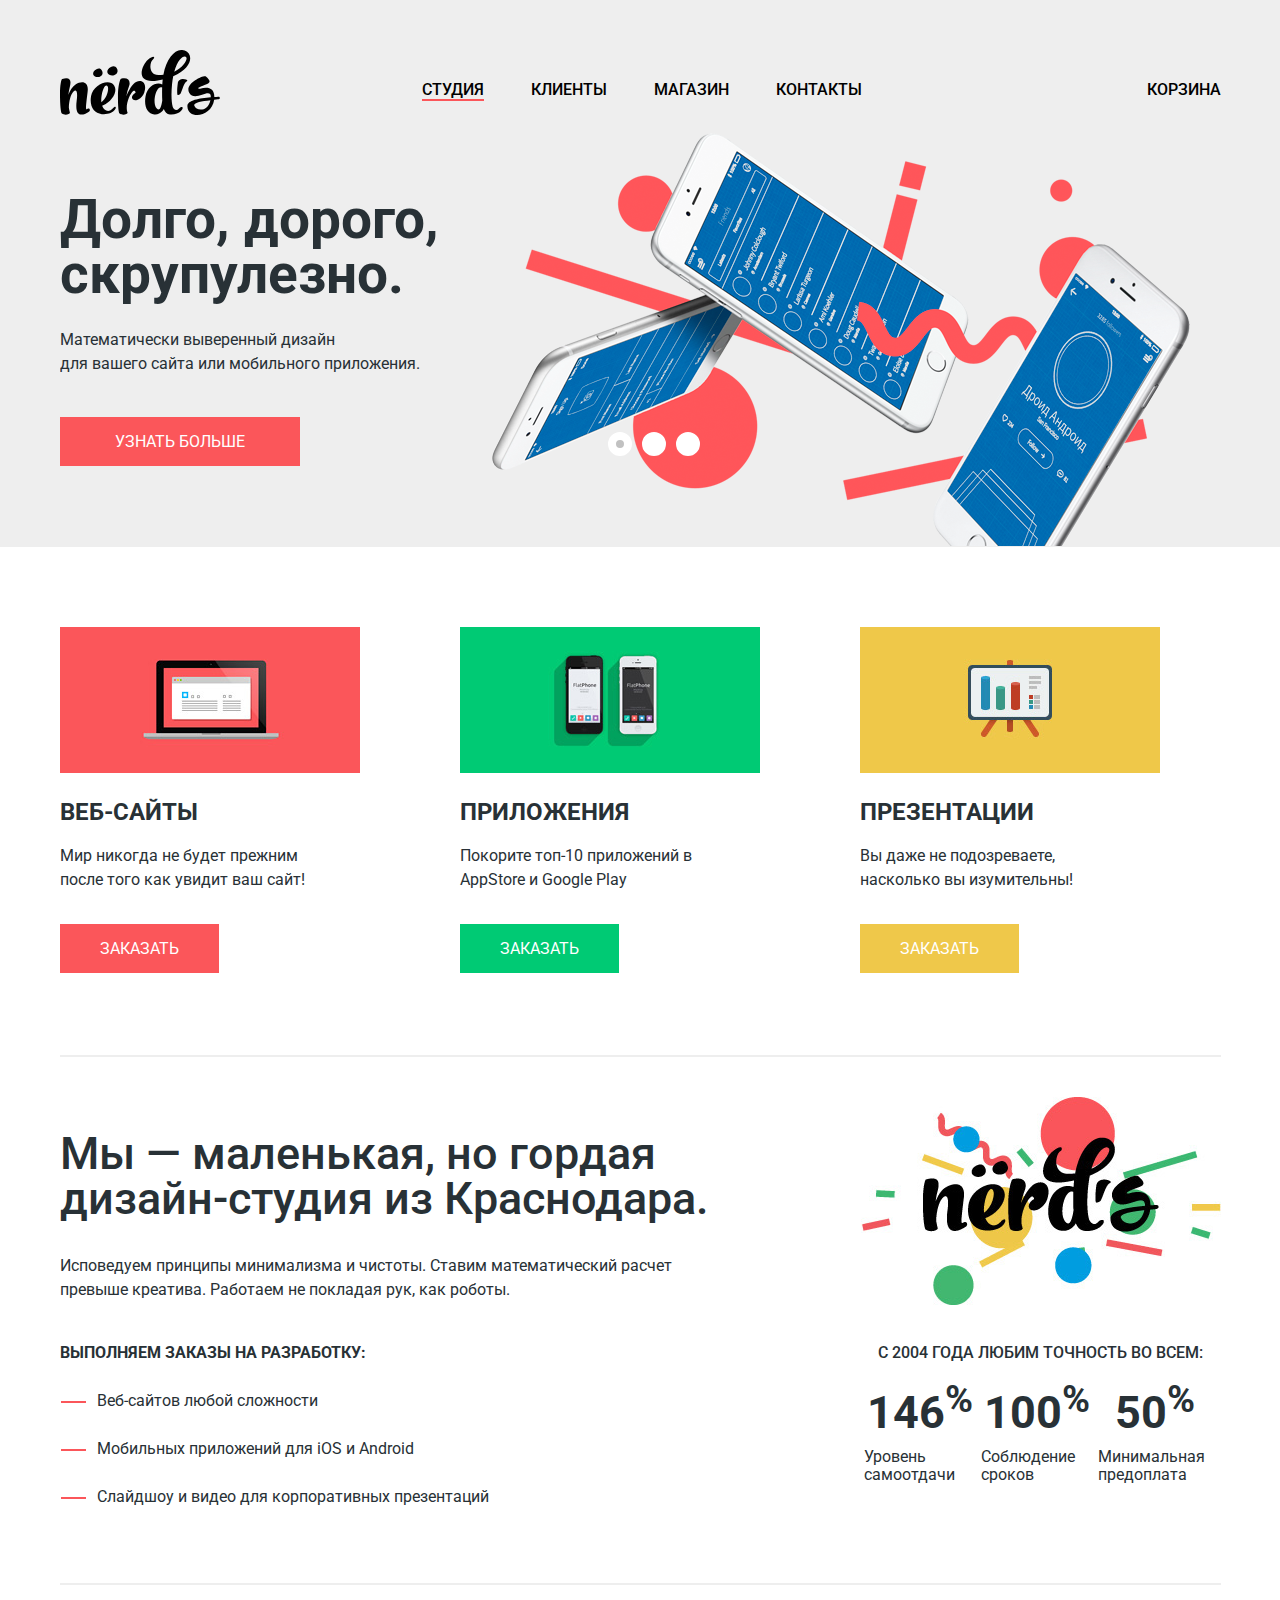
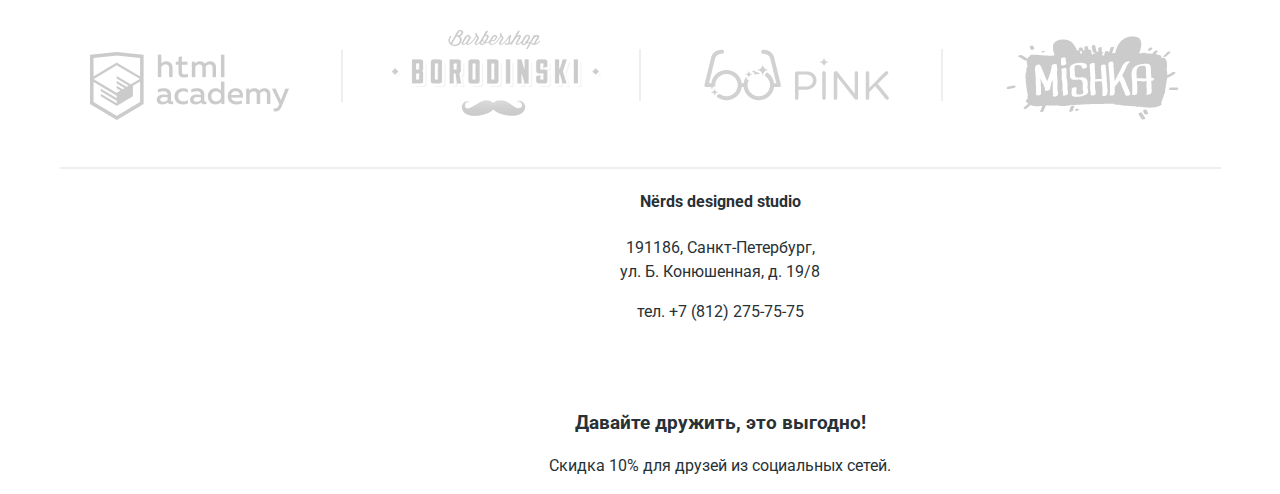
==== index.html @ 2810a6e0 "commit" ====
<!DOCTYPE html>
<html lang="en" dir="ltr">

<head>
  <meta charset="utf-8">
  <title>Nerds, дизайн студия из Санкт-Петербурга</title>
  <link rel="stylesheet" href="css/style.css">
  <link href="https://fonts.googleapis.com/css?family=Roboto:400,500,700&amp;subset=cyrillic-ext" rel="stylesheet">
</head>

<body>
  <div class="content">
  <div class="main-navigation-wrapper">
      <header class="navigation container">
        <div class="main-navigation-logo">
          <a href="index.html">
            <svg xmlns="http://www.w3.org/2000/svg" width="160" height="65" viewBox="0 0 160 65">
              <path d="M157.936 49.374c-1.235.161-2.523.271-3.757.377v.056c-2.415 17.364-26.188 20.231-26.779 6.599-.269-6.167 11.593-7.95 23.398-9.088.429-11.09-15.901 5.667-21.608-4.601-5.019-9.025 14.632-17.938 16.728-16.102 6.438 5.636 3.404 6.618-1.379 8.335-9.49 3.41-5.791 4.107-4.511 3.726 7.569-2.253 14.366-1.04 14.312 8.317 1.288-.107 2.522-.163 3.757-.271 2.306-.215 2.467 2.435-.161 2.652zm-7.514.756c-9.124 1.028-17.013 2.436-16.153 5.355 1.716 5.573 13.577 6.818 16.153-5.355zM117.678 44.918c-.682-.037-.703-6.038.112-11.688 1.005-6.951 11.935-3.357 9.093-1.906-2.975 1.52-4.429 8.718-6.266 12.087-.635 1.161-2.605 1.526-2.939 1.507zM42.105 21.002c2.376 4.866-4.937 8.171-8.292 4.521-1.398-1.555-.755-4.56 2.636-6.193 1.697-.836 4.073-1.596 5.656 1.672zM57.062 18.861c2.585 5.297-5.38 8.896-9.031 4.922-1.522-1.695-.823-4.963 2.873-6.742 1.846-.911 4.432-1.736 6.158 1.82zM28.883 61.666c-7.919 5.338-14.219 4.159-12.212-10.848 1.45-10.904-.948-11.521-3.122-9.442-2.845 2.697-4.628 9.723-4.684 16.412a50.98 50.98 0 0 0 1.004 4.776c.334 1.63-4.907 3.315-7.974 1.011C.837 62.79 0 54.865 0 44.131c0-8.824 1.171-14.895 2.23-15.175 8.029-2.191 9.312 1.348 7.583 7.981a47.637 47.637 0 0 0-1.395 7.924c1.673-4.664 4.071-8.485 6.803-10.173 7.416-4.664 13.605-2.473 12.434 6.801-2.007 16.58-2.174 18.827-.39 17.535 2.231-1.574 3.68 1.238 1.618 2.642zM54.982 59.59c-2.175 3.484-7.806 5.171-13.216 4.552-7.75-.843-12.545-7.756-10.705-18.097 2.008-11.185 18.065-18.322 23.196-10.341 3.735 5.789-2.175 16.017-11.597 19.783l-.502.168c1.951 5.171 6.579 7.476 11.039 2.36 2.119-2.36 3.624-1.348 1.785 1.575zm-13.605-7.418c5.855-4.159 7.806-13.32 6.189-15.905-1.728-2.697-5.074 1.517-6.245 11.746-.111 1.461-.111 2.865.056 4.159zM83.091 44.992c-1.597 2.507-3.903 4.384-5.966 5.059-2.398.73-5.185.056-5.185-2.698 0-1.011.892-3.372 3.624-4.721-.168-1.911-1.394-2.417-2.286-1.686-3.345 2.586-7.417 12.25-6.356 19.221.055.168.055.337.055.506.168.617.335 1.237.558 1.854.557 1.574-4.907 3.316-7.973.956-1.059-.788-1.617-6.97-1.617-17.704 0-8.824 1.951-16.636 3.011-16.917 6.412-1.743 10.147 1.292 8.14 7.249-1.171 3.373-2.23 6.801-2.843 10.399 2.453-6.688 6.523-12.872 9.812-14.501 5.856-2.923 10.092.956 8.867 7.813-.056.11-.112.393-.112.449-.056.562-.566 2.302-.39 1.741-.516 1.645-.892 2.277-1.339 2.98z" />
              <path d="M113.207 26.161a86.988 86.988 0 0 0-1.115 7.531c-1.059 10.06-.612 18.996.613 22.986.726 2.137 3.457 4.946 6.078 2.023 2.843-3.203 5.967-1.349 2.174 2.416-2.34 2.305-6.689 3.878-11.039 3.428-3.123-.393-5.018-2.415-6.134-5.505-.444.898-.947 1.685-1.56 2.302-2.119 2.193-4.685 3.43-7.974 3.092-6.637-.73-10.538-7.923-8.699-18.153 1.952-10.791 11.319-14.725 16.728-11.857.112-1.349.223-2.699.335-4.104.055-.281.055-.562.11-.843a96.962 96.962 0 0 1-4.962.956C73.787 34.423 82.04 14.864 87.894 9.75c6.636-5.733 7.36-1.855 5.297-.562-3.68 2.36-5.297 15.905 5.241 15.905 1.729 0 3.346-.112 4.962-.281C106.685 6.49 116.665-2.391 124.75.532c8.976 3.26 8.029 17.535-11.543 25.629zm-10.928 24.393c-.224-3.542-.224-7.532-.167-11.636 0-.506.056-1.011.056-1.461-3.346-1.518-6.635 3.653-7.473 10.792-.946 8.373 2.788 12.813 4.908 10.791 1.617-1.631 2.453-6.803 2.676-8.486zm24.086-43.165c-1.784-2.642-8.307.562-12.098 14.332 9.535-4.554 13.326-12.422 12.098-14.332z" /></svg>
          </a>
        </div>
        <nav class="main-navigation">
          <ul>
            <li class="main-navigation-item">
              <a class="navigation-link active" href="#">Студия</a>
            </li>
            <li class="main-navigation-item">
              <a class="navigation-link" href="#">Клиенты</a>
            </li>
            <li class="main-navigation-item">
              <a class="navigation-link" href="#">Магазин</a>
            </li>
            <li class="main-navigation-item">
              <a class="navigation-link" href="#">Контакты</a>
            </li>
          </ul>
        </nav>
        <div class="main-navigation-cart">
          <a class="navigation-link" href="#">
            Корзина
          </a>
        </div>

      </header>
      <main>
        <h1 class="visually-hidden">Студия веб-дизайна "Nerds"</h1>
        <section class="slider container">
          <input type="radio" id="slider-1" name="slide" checked>
          <input type="radio" id="slider-2" name="slide">
          <input type="radio" id="slider-3" name="slide">
          <div class="slider-controls">
            <label for="slider-1"></label>
            <label for="slider-2"></label>
            <label for="slider-3"></label>
          </div>
          <div class="slider-inner">
            <div class="slide slide-first">
              <div class="slide-column">
                <h3>Долго, дорого, скрупулезно.</h3>
                <p>Математически выверенный дизайн<br />для вашего сайта или мобильного приложения.</p>
                <a href="#" class="button btn-red-big">Узнать больше</a>
              </div>
              <div class="slide-column">
                <img src="img/slide1.png" alt="Пример дизайна на смартфонах">
              </div>
            </div>
            <div class="slide slide-second">
              <div class="slide-column">
                <h3>Любим математику, как никто другой</h3>
                <p>Никакого креатива, только математические формулы<br /> для расчета идеальных пропорций.</p>
                <a href="#" class="button btn-red-big">Узнать больше</a>
              </div>
              <div class="slide-column">
                <img src="img/slide2.png" alt="Пример дизайна на планшетах">
              </div>
            </div>
            <div class="slide slide-third">
              <div class="slide-column">
                <h3>Только ночь, только хардкор</h3>
                <p>Работать днем, как все? Мы против этого.Ближе к полуночи работа только начинается.</p>
                <a href="#" class="button btn-red-big">Узнать больше</a>
              </div>
              <div class="slide-column">
                <img src="img/slide3.png" alt="Пример дизайна на планшете и смартфоне">
              </div>
            </div>
          </div>
    </div>
  </section>
    <section class="features container">
      <h2 class="visually-hidden">Популярные товары</h2>
      <ul class="features-list">
        <li class="feature-item">
          <img src="img/illustration-1.jpg" alt="Пример веб сайта на ноутбуке">
          <h3>Веб-сайты</h3>
          <p>Мир никогда не будет прежним<br /> после того как увидит ваш сайт!</p>
          <a href="" class="button btn-red">Заказать</a>
        </li>
        <li class="feature-item">
          <img src="img/illustration-2.jpg" alt="Пример приложения на экране смартфона">
          <h3>Приложения</h3>
          <p>Покорите топ-10 приложений в AppStore и Google Play </p>
          <a href="" class="button btn-green">Заказать</a>
        </li>
        <li class="feature-item">
          <img src="img/illustration-3.jpg" alt="Пример презентации">
          <h3>Презентации</h3>
          <p>Вы даже не подозреваете,<br /> насколько вы изумительны!</p>
          <a href="" class="button btn-yellow">Заказать</a>
        </li>
      </ul>
    </section>
    <article class="about-us container">
      <h2 class="visually-hidden">О нас</h2>
      <section class="about-us-text">
        <h3>Мы — маленькая, но гордая дизайн-студия из Краснодара.</h3>
        <p>Исповедуем принципы минимализма и чистоты. Ставим математический расчет превыше креатива. Работаем не покладая рук, как роботы.</p>
        <h4>Выполняем заказы на разработку:</h4>
        <ul class="about-us-product">
          <li>Веб-сайтов любой сложности</li>
          <li>Мобильных приложений для iOS и Android</li>
          <li>Слайдшоу и видео для корпоративных презентаций</li>
        </ul>
      </section>
      <section class="about-us-statistic">
        <h3 class="visually-hidden">Наша статистика</h3>
        <ul>
          <li class="about statistic-logo">
            <img src="img/nerds-illustration.jpg" alt="Логотип студии Nerds">
          </li>
          <li class="about">
            <table>
              <caption>с 2004 года любим точность во всем:</caption>
              <tr>
                <th>146<sup>%</sup></th>
                <th>100<sup>%</sup></th>
                <th>50<sup>%</sup></th>
              </tr>
              <tr>
                <td>Уровень<br />самоотдачи</td>
                <td>Соблюдение<br /> сроков</td>
                <td>Минимальная<br /> предоплата</td>
              </tr>
            </table>
          </li>
        </ul>
      </section>
    </article>
    <article class="examples container">
      <h2 class="visually-hidden">Примеры сайтов сделанных Nёrds</h2>
      <ul class="partners-list">
        <li class="partner-item">
          <a href="#"><img src="img/logo-1.png" alt="HTML academy"></a>
        </li>
        <li class="partner-item">
          <a href="#"><img src="img/logo-2.png" alt="Барбершоп Бородинский"></a>
        </li>
        <li class="partner-item">
          <a href="#"><img src="img/logo-3.png" alt="Пинк"></a>
        </li>
        <li class="partner-item">
          <a href="#"><img src="img/logo-4.png" alt="Мишка"></a>
        </li>
      </ul>
    </article>
    </main>
  </div>
    <footer class="page-footer">
      
      <div class="container">
      <section class="contacts">
        <div class="contact-block">
          <h4>Nёrds designed studio</h4>
          <p>191186, Санкт-Петербург,<br /> ул. Б. Конюшенная, д. 19/8</p>
          <p>тел. +7 (812) 275-75-75</p>
          <a href="#" class="button">Напишите нам</a>
        </div>
      </section>
      <div class="footer-social">
        <a href="#">
          <svg xmlns="http://www.w3.org/2000/svg" width="26" height="15" viewBox="0 0 26 15">
            <path fill="#FFF" d="M16.138 11.51c.956-.309 2.18 2.04 3.483 2.939.978.681 1.727.534 1.727.534l3.473-.05s1.815-.112.957-1.554c-.071-.12-.503-1.069-2.585-3.022-2.177-2.043-1.882-1.712.739-5.244 1.597-2.153 2.236-3.468 2.036-4.028-.192-.539-1.365-.399-1.365-.399L20.69.713c-.381.001-.704.119-.851.515-.003.004-.621 1.666-1.445 3.079-1.741 2.989-2.436 3.148-2.724 2.961-.661-.433-.494-1.737-.494-2.664 0-2.897.432-4.105-.846-4.417-.427-.104-.739-.172-1.828-.182-1.392-.021-2.574 0-3.244.329-.445.223-.786.712-.579.74.26.035.843.16 1.155.586.401.552.389 1.789.389 1.789s.229 3.411-.54 3.834c-.528.29-1.25-.302-2.803-3.016-.793-1.388-1.392-2.922-1.392-2.922s-.116-.285-.326-.441c-.25-.185-.6-.244-.6-.244L.848.684S.29.7.085.946c-.182.218-.015.668-.015.668s2.909 6.881 6.203 10.347c3.02 3.182 6.452 2.971 6.452 2.971h1.555s.469-.054.709-.312c.224-.24.214-.691.214-.691s-.031-2.109.935-2.419z" /></svg>
          <span class="visually-hidden">Вконтакте</span>
        </a>
        <a href="#">
          <svg xmlns="http://www.w3.org/2000/svg" width="12" height="22" viewBox="0 0 12 22">
            <path fill="#FFF" d="M12 4V0H8a4 4 0 0 0-4 4v4H0v4h4v10h4V12h4V8H8V4h4z" /></svg>
          <span class="visually-hidden">Фейсбук</span>
        </a>
        <a href="#">
          <svg xmlns="http://www.w3.org/2000/svg" width="21" height="21" viewBox="0 0 21 21">
            <path fill="#FFF" d="M18 0H3C1.35 0 0 1.35 0 3v15c0 1.65 1.35 3 3 3h15c1.65 0 3-1.35 3-3V3c0-1.65-1.35-3-3-3zm-7.5 7c1.93 0 3.5 1.57 3.5 3.5S12.43 14 10.5 14 7 12.43 7 10.5 8.57 7 10.5 7zM18 18H3V9h1.181A6.504 6.504 0 0 0 4 10.5a6.5 6.5 0 1 0 13 0 6.45 6.45 0 0 0-.181-1.5H18v9zm0-11h-4V3h4v4z" /></svg>
          <span class="visually-hidden">Инстаграм</span>
        </a>
      </div>
      <section class="footer-offer">
        <h3>Давайте дружить, это выгодно!</h3>
        <p>Скидка 10% для друзей из социальных сетей.</p>
      </section>
    </div>
    </footer>
</body>

</html>
---- css/style.css ----
body {
  padding: 0;
  margin: 0;
  font-family: 'Roboto', Arial, sans-serif;
  font-size: 16px;
  line-height: 24px;
  color: #283136;
  background-color: #ffffff;
}

.visually-hidden:not(:focus):not(:active),
input[type="checkbox"].visually-hidden {
  position: absolute;
  clip: rect(0 0 0 0);
  width: 1px;
  height: 1px;
  margin: -1px;
  white-space: nowrap;
  -webkit-clip-path: inset(100%);
  clip-path: inset(100%);
  overflow: hidden;
}

img {
  max-width: 100%;
  height: auto;
}

a {
  text-decoration: none;
}

.main-navigation-wrapper {
  background-color: #eeeeee;

}
.content {
  flex:1 0 auto;
}
.container {
  width: 1161px;
  margin: 0 auto;
}

.navigation {
  display: flex;
  justify-content: space-between;
}

.main-navigation ul {
  list-style: none;
  padding: 0;
  margin: 0;
  display: flex;
  padding-right: 36px;
}

.main-navigation-item {
  padding-top: 75px;
  padding-right: 47px;
  flex-basis: 100px;
}

.main-navigation-cart {
  padding-top: 75px;
  position: relative;
}

.main-navigation-cart svg {
  position: absolute;
  left: -40px;
  bottom: 25px;
}

.navigation-link {
  color: #000000;
  line-height: 30px;
  font-weight: 500;
  text-transform: uppercase;
}

.navigation-link:hover {
  color: #fb565a;
}

.navigation-link:active {
  color: #a6a6a6;
}

.navigation-link.active {
  -webkit-box-shadow: 0 2px #fb565a;
  box-shadow: 0 2px #fb565a;
}

.main-navigation-logo {
  padding-top: 50px;
}

.main-navigation-logo:hover path {
  fill: #303030;
}

.main-navigation-logo:active path {
  fill: #a6a6a6;
}

.slider {
  overflow: hidden;
  position: relative;
  margin-top: 10px;
}

.slider input[type="radio"] {
  display: none;
}

.slider-controls {
  position: absolute;
  left: 47%;
  top: 300px;
  z-index: 99;
}

.slider-controls label {
  display: inline-block;
  width: 8px;
  height: 8px;
  margin: 0 3px;
  background: white;
  border: 8px solid white;
  vertical-align: top;
  border-radius: 50%;
  cursor: pointer;
}

#slider-1:checked~.slider-controls label[for="slider-1"],
#slider-2:checked~.slider-controls label[for="slider-2"],
#slider-3:checked~.slider-controls label[for="slider-3"] {
  background-color: #c1c1c1;
}

#slider-1:checked~.slider-inner .slide-first,
#slider-2:checked~.slider-inner .slide-second,
#slider-3:checked~.slider-inner .slide-third {
  display: -webkit-box;
  display: -ms-flexbox;
  display: flex;
}

.slider-inner {
  height: 415px;
}

.slide {
  display: none;
  -webkit-box-orient: vertical;
  -webkit-box-direction: normal;
  -ms-flex-direction: wrap;
  flex-direction: wrap;
  -ms-flex-wrap: nowrap;
  flex-wrap: nowrap;
}

.slide-column:first-child {
  width: 37%;
  padding-top: 60px;
}

.slide-column h3 {
  font-size: 55px;
  line-height: 55px;
  font-weight: 700;
  margin: 0;
  padding: 0;
}

.slide-column:last-child {
  width: 63%;
}

.slide-column img {
  z-index: 2;
  position: absolute;
}

.slide-first img {
  top: 1px;
  right: 31px;
}

.slide-second img {
  top: 0;
}

.slide-third img {
  top: 5px;
}

.slide-second .slide-column:first-child {
  width: 50%;
}

.slide-second .slide-column:last-child {
  width: 50%;
  margin-right: 80px;
}

.slide-column p {
  padding-top: 10px;
  margin-bottom: 54px;
}

.button {
  font-size: 16px;
  line-height: 18px;
  text-transform: uppercase;
  color: #fff;
  font-weight: 400;
  padding: 15px 40px;
}

.btn-red-big {
  background-color: #fb565a;
  padding: 15px 55px;
}

.btn-red-big:hover {
  background-color: #e74246;
}

.btn-red-big:active {
  background-color: #d7373b;
  color: #e26f72;
}

.features {
  min-height: 428px;
}

.features-list {
  list-style: none;
  display: -webkit-box;
  display: -ms-flexbox;
  display: flex;
  -webkit-box-pack: justify;
  -ms-flex-pack: justify;
  justify-content: space-between;
  margin: 0;
  padding: 0;
  margin-top: 80px;
  width: 1100px;
}

.feature-item {
  width: 300px;
}

.feature-item h3 {
  margin: 0;
  padding: 0;
  font-size: 24px;
  font-weight: bold;
  text-transform: uppercase;
  padding-top: 20px;
}

.feature-item p {
  padding-top: 4px;
  margin-bottom: 45px;
}

.btn-red {
  background-color: #fb565a;
}

.btn-red:hover {
  background-color: #e74246;
}

.btn-red:active {
  background-color: #d7373b;
  color: #e37376;
}

.btn-green {
  background-color: #00ca74;
}

.btn-green:hover {
  background-color: #00bc6c;
}

.btn-green:active {
  background-color: #00aa62;
  color: #4dc491;
}

.btn-yellow {
  background-color: #efc84a;
}

.btn-yellow:hover {
  background-color: #eab534;
}

.btn-yellow:active {
  background-color: #e5a722;
  color: #edc265;
}

.about-us {
  border-top: 2px solid #eeeeee;
  border-bottom: 2px solid #eeeeee;
  display: -webkit-box;
  display: -ms-flexbox;
  display: flex;
  -webkit-box-pack: justify;
  -ms-flex-pack: justify;
  justify-content: space-between;
  padding-bottom: 50px;
}

.about-us-text {
  width: 660px;
  padding-top: 74px;
}

.about-us-text h3 {
  margin: 0;
  padding: 0;
  font-size: 45px;
  line-height: 45px;
  font-weight: 500;
}

.about-us-text p {
  margin: 0;
  padding: 0;
  padding-top: 33px;
}

.about-us-text h4 {
  text-transform: uppercase;
  margin: 0;
  padding: 0;
  padding-top: 38px;
  line-height: 26px;
}

.about-us-product {
  margin: 0;
  padding: 0;
  list-style: none;
  padding-top: 23px;
  padding-left: 37px;
}

.about-us-product li {
  padding-bottom: 24px;
  position: relative;
}

.about-us-product li::before {
  content: "";
  position: absolute;
  width: 25px;
  height: 2px;
  background-color: #fb565a;
  left: -36px;
  top: 12px
}

.about-us-statistic {
  width: 360px;
  padding-top: 40px;
}

.about-us-statistic ul {
  list-style: none;
  margin: 0;
  padding: 0;
}

.about table {
  width: 100%;
  padding-top: 26px;
  padding-right: 5px;
}

.about caption {
  text-transform: uppercase;
  font-weight: 500;
  padding-top: 29px;
}

.about th {
  font-size: 45px;
  line-height: 10px;
}

.about td {
  padding-top: 27px;
  line-height: 18px;
}

.partners-list {
  list-style: none;
  margin: 0;
  padding: 0;
  display: -webkit-box;
  display: -ms-flexbox;
  display: flex;
  -webkit-box-pack: justify;
  -ms-flex-pack: justify;
  justify-content: space-between;
  padding-left: 30px;
  padding-top: 45px;
  padding-bottom: 40px;
  border-bottom: 2px solid #eeeeee;
}

.partner-item {
  width: 215px;
  -ms-flex-item-align: baseline;
  align-self: baseline;
  position: relative;
}

.partner-item:nth-child(3) {
  -ms-flex-item-align: center;
  -ms-grid-row-align: center;
  align-self: center;
  margin-left: 10px;
}

.partner-item:nth-child(3)::before,
.partner-item:nth-child(3)::after,
.partner-item:nth-child(2)::after {
  content: "";
  position: absolute;
  width: 2px;
  height: 52px;
  background-color: #eeeeee;
}

.partner-item:nth-child(3)::before {
  left: -65px;
}

.partner-item:nth-child(3)::after {
  right: -24px;
}

.partner-item:nth-child(2)::after {
  left: -51px;
  top: 20px;
}

.partner-item a:hover {
  opacity: 1;
}

.partner-item a {
  opacity: 0.2;
}

.partner-item a:active {
  opacity: 0.2;
}

.page-footer {
  text-align: center;
  width: 1440px;
  margin: 0 auto;
}
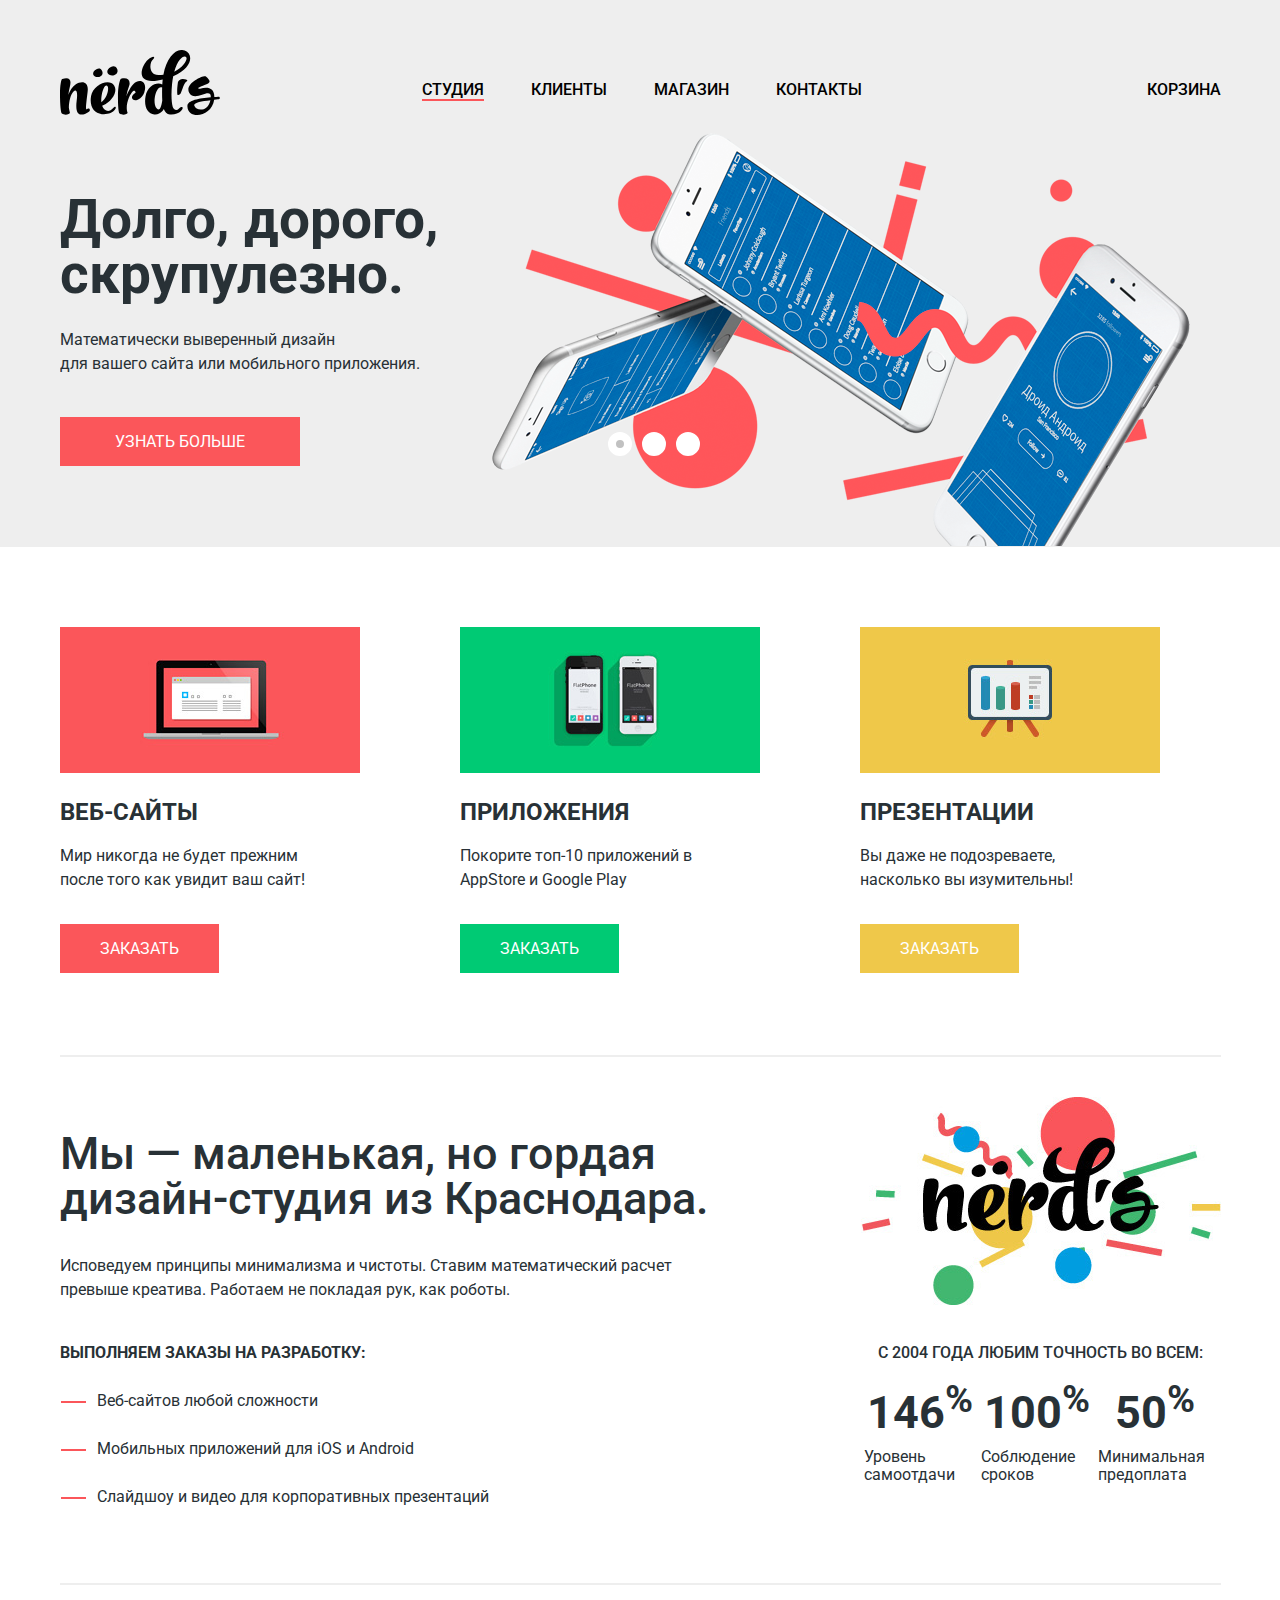
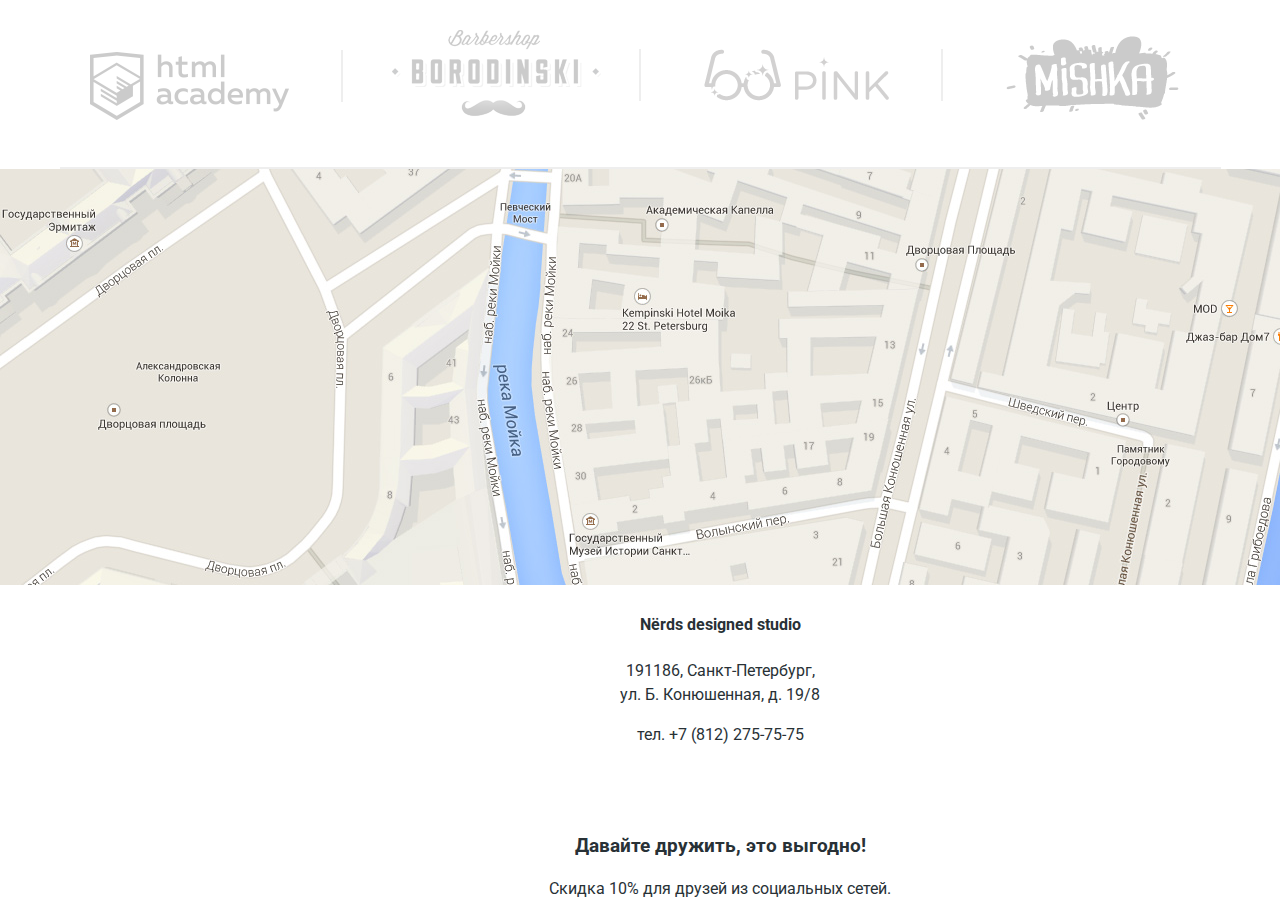
==== commit 1440d6aa: "commit" ====
--- a/index.html
+++ b/index.html
@@ -166,7 +166,7 @@
     </main>
   </div>
     <footer class="page-footer">
-      
+      <img src="img/map-background.jpg" alt="Карта с адресом офиса Nerds">
       <div class="container">
       <section class="contacts">
         <div class="contact-block">
--- a/css/style.css
+++ b/css/style.css
@@ -6,6 +6,7 @@
   line-height: 24px;
   color: #283136;
   background-color: #ffffff;
+  min-width: 1200px;
 }
 
 .visually-hidden:not(:focus):not(:active),
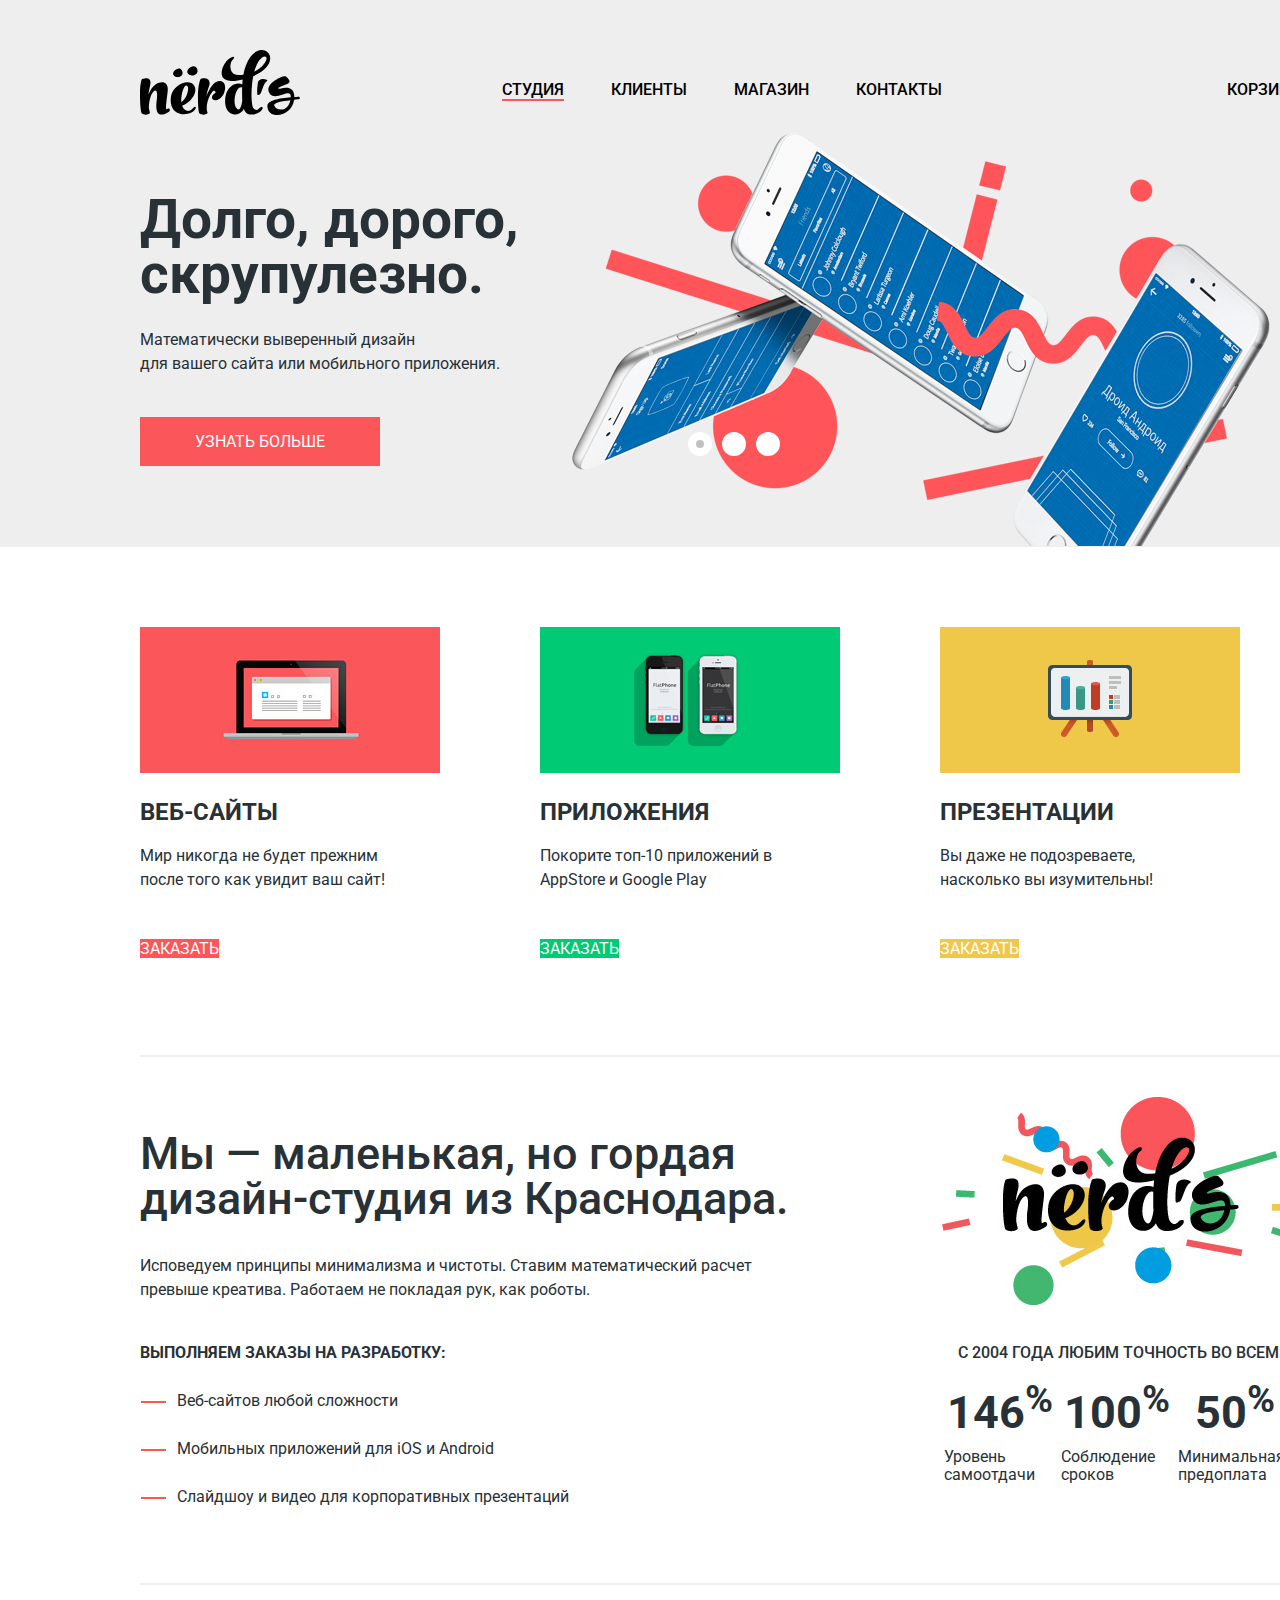
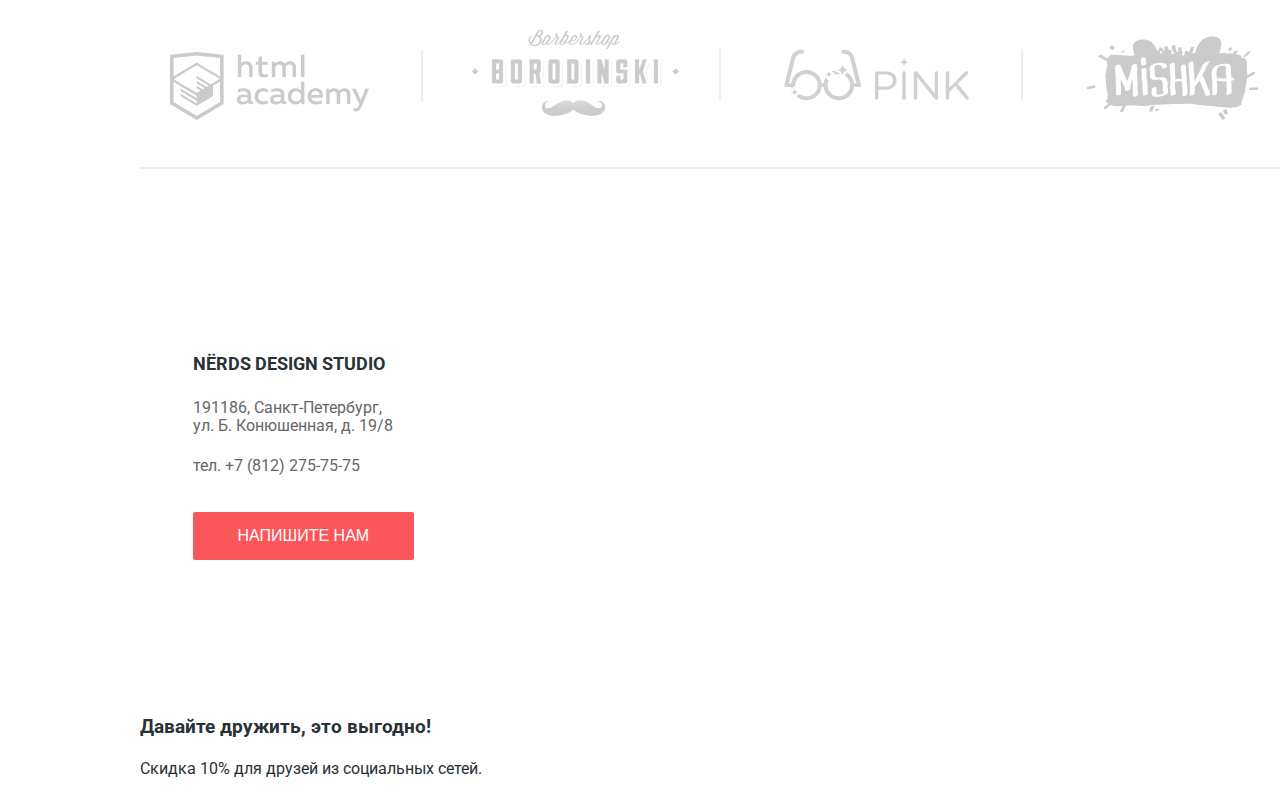
==== commit d0e6a4d2: "commit" ====
--- a/index.html
+++ b/index.html
@@ -10,7 +10,7 @@
 
 <body>
   <div class="content">
-  <div class="main-navigation-wrapper">
+    <div class="main-navigation-wrapper">
       <header class="navigation container">
         <div class="main-navigation-logo">
           <a href="index.html">
@@ -86,7 +86,7 @@
             </div>
           </div>
     </div>
-  </section>
+    </section>
     <section class="features container">
       <h2 class="visually-hidden">Популярные товары</h2>
       <ul class="features-list">
@@ -165,17 +165,19 @@
     </article>
     </main>
   </div>
-    <footer class="page-footer">
-      <img src="img/map-background.jpg" alt="Карта с адресом офиса Nerds">
+  <footer class="page-footer">
+    <div class="map-and-contacts">
+    <iframe src="https://www.google.com/maps/embed?pb=!1m14!1m8!1m3!1d7994.396461306528!2d30.323083!3d59.938794!3m2!1i1024!2i768!4f13.1!3m3!1m2!1s0x4696310fca5ba729%3A0xea9c53d4493c879f!2z0JHQvtC70YzRiNCw0Y8g0JrQvtC90Y7RiNC10L3QvdCw0Y8g0YPQuy4sIDE5LCDQodCw0L3QutGCLdCf0LXRgtC10YDQsdGD0YDQsywgMTkxMTg2!5e0!3m2!1sru!2sru!4v1543259858917" width="100%" height="416" frameborder="0" style="border:0" allowfullscreen></iframe>
       <div class="container">
-      <section class="contacts">
-        <div class="contact-block">
-          <h4>Nёrds designed studio</h4>
-          <p>191186, Санкт-Петербург,<br /> ул. Б. Конюшенная, д. 19/8</p>
-          <p>тел. +7 (812) 275-75-75</p>
-          <a href="#" class="button">Напишите нам</a>
-        </div>
-      </section>
+        <section class="contacts">
+            <h4>Nёrds design studio</h4>
+            <p class="adress">191186, Санкт-Петербург,<br /> ул. Б. Конюшенная, д. 19/8</p>
+            <p>тел. +7 (812) 275-75-75</p>
+            <button href="#" class="button btn-red-write" type="submit">Напишите нам</button>
+        </section>
+      </div>
+    </div>
+    <div class="container">
       <div class="footer-social">
         <a href="#">
           <svg xmlns="http://www.w3.org/2000/svg" width="26" height="15" viewBox="0 0 26 15">
@@ -198,7 +200,7 @@
         <p>Скидка 10% для друзей из социальных сетей.</p>
       </section>
     </div>
-    </footer>
+  </footer>
 </body>
 
 </html>
--- a/css/style.css
+++ b/css/style.css
@@ -6,7 +6,7 @@
   line-height: 24px;
   color: #283136;
   background-color: #ffffff;
-  min-width: 1200px;
+  min-width: 1440px;
 }
 
 .visually-hidden:not(:focus):not(:active),
@@ -217,7 +217,6 @@
   text-transform: uppercase;
   color: #fff;
   font-weight: 400;
-  padding: 15px 40px;
 }
 
 .btn-red-big {
@@ -468,9 +467,41 @@
 .partner-item a:active {
   opacity: 0.2;
 }
-
-.page-footer {
-  text-align: center;
-  width: 1440px;
-  margin: 0 auto;
-}
+.map-and-contacts {
+  position: relative;
+  margin-top:75px;
+}
+.contacts {
+  background: #fff;
+  position:absolute;
+  top:58px;
+  padding-left:53px;
+  padding-right:53px;
+  padding-bottom: 47px;
+  padding-top:47px;
+
+}
+.contacts h4 {
+  padding:0;
+  margin:0;
+  font-size: 18px;
+  line-height: 30px;
+  text-transform: uppercase;
+  padding-bottom:20px;
+}
+.contacts p {
+  padding:0;
+  margin:0;
+  font-size:inherit;
+  line-height: 18px;
+  color: #666666;
+  padding-bottom: 22px;
+}
+.btn-red-write {
+  padding:15px 45px;
+  background-color: #fb565a;
+  border:none;
+  border-radius:2px;
+  margin-top:15px;
+  cursor:pointer;
+}
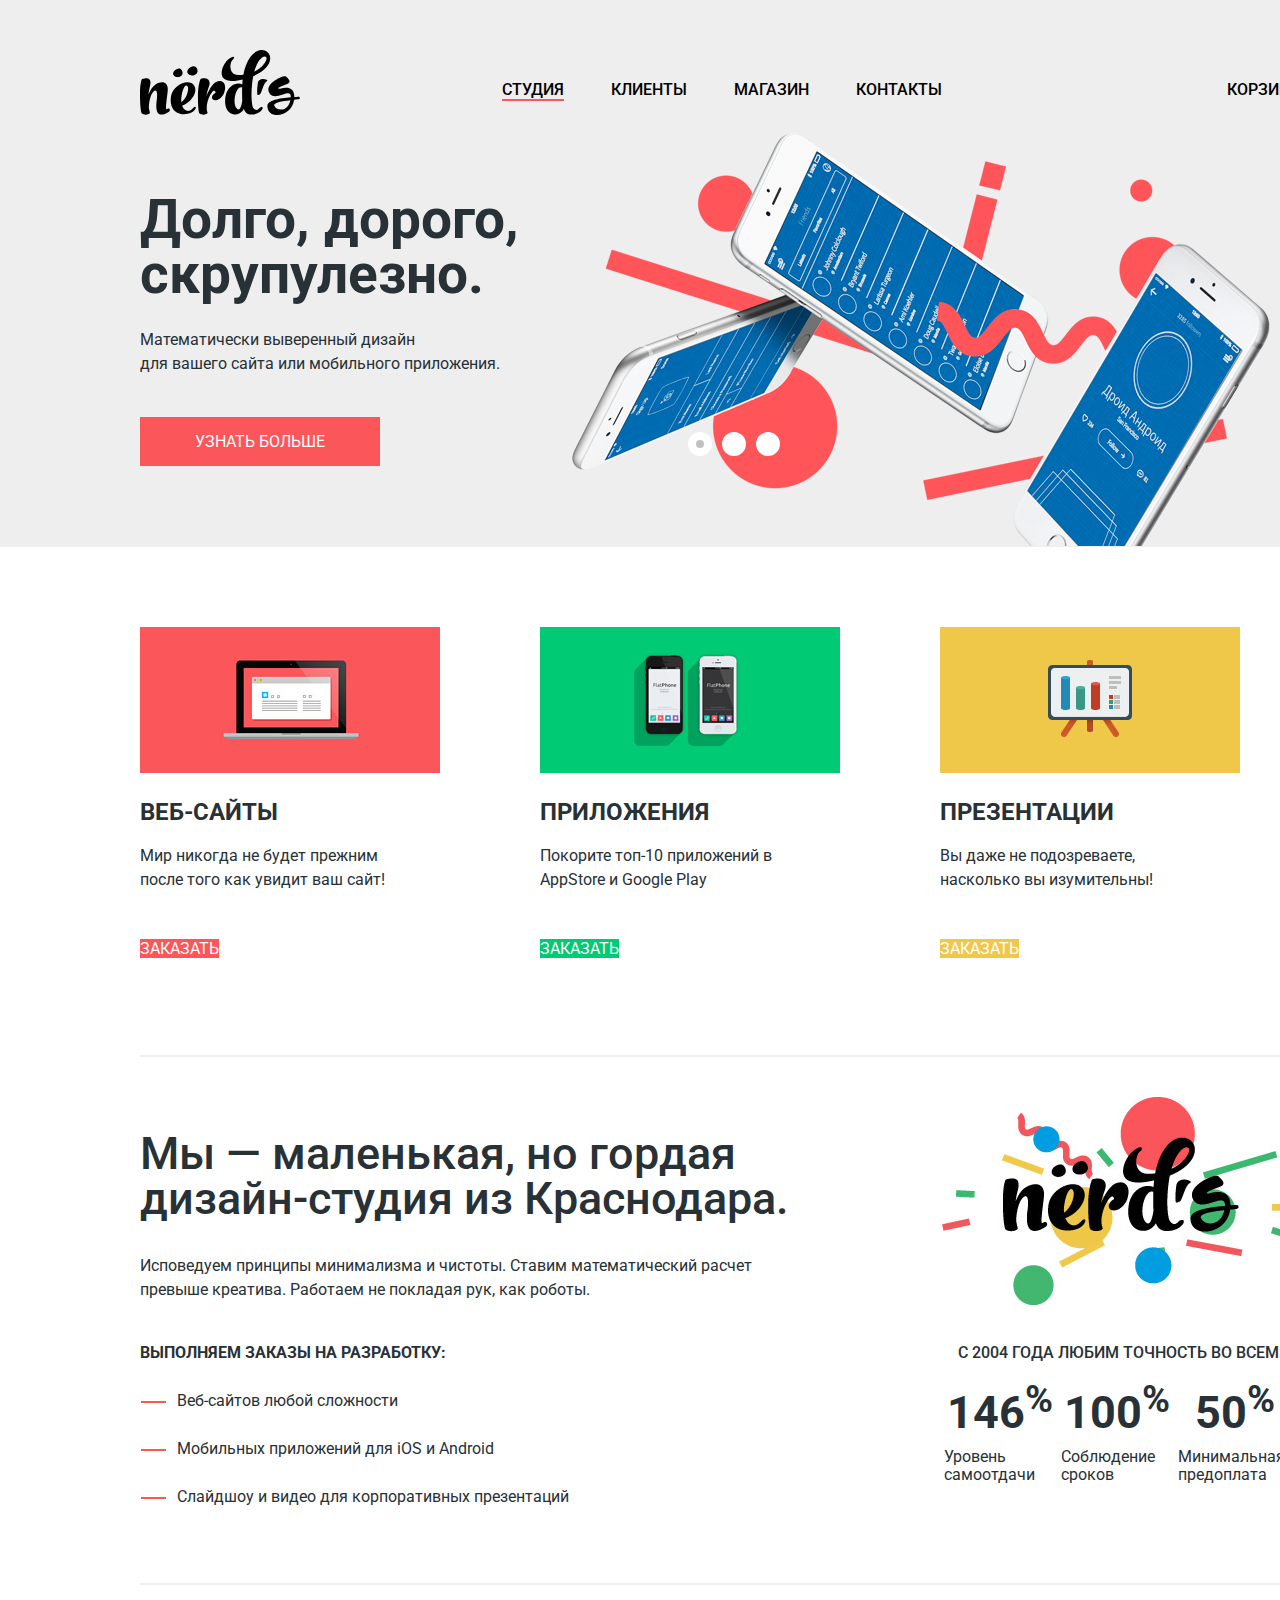
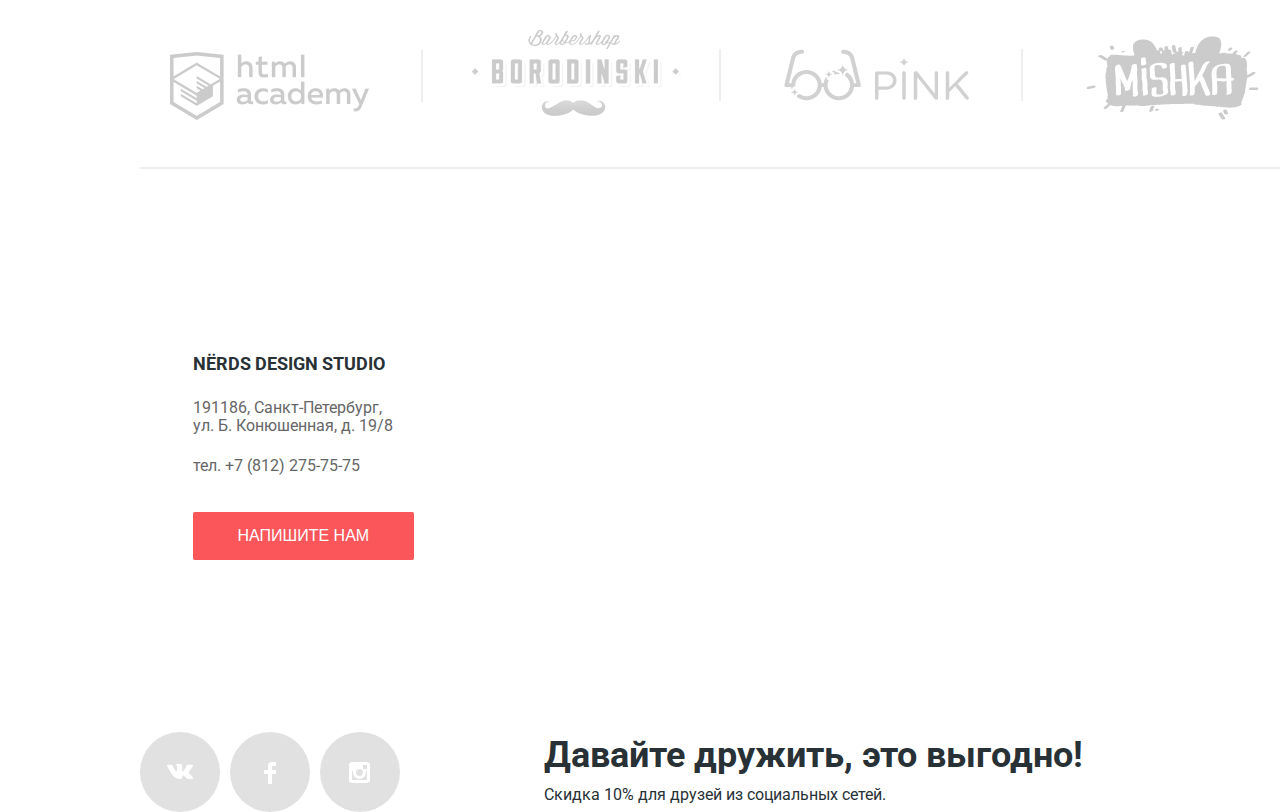
==== commit f72c5a12: "commit" ====
--- a/index.html
+++ b/index.html
@@ -165,41 +165,39 @@
     </article>
     </main>
   </div>
-  <footer class="page-footer">
-    <div class="map-and-contacts">
-    <iframe src="https://www.google.com/maps/embed?pb=!1m14!1m8!1m3!1d7994.396461306528!2d30.323083!3d59.938794!3m2!1i1024!2i768!4f13.1!3m3!1m2!1s0x4696310fca5ba729%3A0xea9c53d4493c879f!2z0JHQvtC70YzRiNCw0Y8g0JrQvtC90Y7RiNC10L3QvdCw0Y8g0YPQuy4sIDE5LCDQodCw0L3QutGCLdCf0LXRgtC10YDQsdGD0YDQsywgMTkxMTg2!5e0!3m2!1sru!2sru!4v1543259858917" width="100%" height="416" frameborder="0" style="border:0" allowfullscreen></iframe>
-      <div class="container">
-        <section class="contacts">
-            <h4>Nёrds design studio</h4>
-            <p class="adress">191186, Санкт-Петербург,<br /> ул. Б. Конюшенная, д. 19/8</p>
-            <p>тел. +7 (812) 275-75-75</p>
-            <button href="#" class="button btn-red-write" type="submit">Напишите нам</button>
-        </section>
-      </div>
+  <section class="map-and-contacts">
+  <iframe src="https://www.google.com/maps/embed?pb=!1m14!1m8!1m3!1d7994.396461306528!2d30.323083!3d59.938794!3m2!1i1024!2i768!4f13.1!3m3!1m2!1s0x4696310fca5ba729%3A0xea9c53d4493c879f!2z0JHQvtC70YzRiNCw0Y8g0JrQvtC90Y7RiNC10L3QvdCw0Y8g0YPQuy4sIDE5LCDQodCw0L3QutGCLdCf0LXRgtC10YDQsdGD0YDQsywgMTkxMTg2!5e0!3m2!1sru!2sru!4v1543259858917" width="100%" height="416" frameborder="0" style="border:0" allowfullscreen></iframe>
+    <div class="container">
+      <section class="contacts">
+          <h4>Nёrds design studio</h4>
+          <p class="adress">191186, Санкт-Петербург,<br /> ул. Б. Конюшенная, д. 19/8</p>
+          <p>тел. +7 (812) 275-75-75</p>
+          <button href="#" class="button btn-red-write" type="submit">Напишите нам</button>
+      </section>
     </div>
-    <div class="container">
-      <div class="footer-social">
-        <a href="#">
+  </section>
+  <footer class="page-footer container">
+      <section class="footer-social">
+        <a href="https://vk.com/" class="round-link">
           <svg xmlns="http://www.w3.org/2000/svg" width="26" height="15" viewBox="0 0 26 15">
             <path fill="#FFF" d="M16.138 11.51c.956-.309 2.18 2.04 3.483 2.939.978.681 1.727.534 1.727.534l3.473-.05s1.815-.112.957-1.554c-.071-.12-.503-1.069-2.585-3.022-2.177-2.043-1.882-1.712.739-5.244 1.597-2.153 2.236-3.468 2.036-4.028-.192-.539-1.365-.399-1.365-.399L20.69.713c-.381.001-.704.119-.851.515-.003.004-.621 1.666-1.445 3.079-1.741 2.989-2.436 3.148-2.724 2.961-.661-.433-.494-1.737-.494-2.664 0-2.897.432-4.105-.846-4.417-.427-.104-.739-.172-1.828-.182-1.392-.021-2.574 0-3.244.329-.445.223-.786.712-.579.74.26.035.843.16 1.155.586.401.552.389 1.789.389 1.789s.229 3.411-.54 3.834c-.528.29-1.25-.302-2.803-3.016-.793-1.388-1.392-2.922-1.392-2.922s-.116-.285-.326-.441c-.25-.185-.6-.244-.6-.244L.848.684S.29.7.085.946c-.182.218-.015.668-.015.668s2.909 6.881 6.203 10.347c3.02 3.182 6.452 2.971 6.452 2.971h1.555s.469-.054.709-.312c.224-.24.214-.691.214-.691s-.031-2.109.935-2.419z" /></svg>
           <span class="visually-hidden">Вконтакте</span>
         </a>
-        <a href="#">
+        <a href="https://www.facebook.com/" class="round-link">
           <svg xmlns="http://www.w3.org/2000/svg" width="12" height="22" viewBox="0 0 12 22">
             <path fill="#FFF" d="M12 4V0H8a4 4 0 0 0-4 4v4H0v4h4v10h4V12h4V8H8V4h4z" /></svg>
           <span class="visually-hidden">Фейсбук</span>
         </a>
-        <a href="#">
+        <a href="https://www.instagram.com/" class="round-link">
+          <span class="visually-hidden">Инстаграм</span>
           <svg xmlns="http://www.w3.org/2000/svg" width="21" height="21" viewBox="0 0 21 21">
             <path fill="#FFF" d="M18 0H3C1.35 0 0 1.35 0 3v15c0 1.65 1.35 3 3 3h15c1.65 0 3-1.35 3-3V3c0-1.65-1.35-3-3-3zm-7.5 7c1.93 0 3.5 1.57 3.5 3.5S12.43 14 10.5 14 7 12.43 7 10.5 8.57 7 10.5 7zM18 18H3V9h1.181A6.504 6.504 0 0 0 4 10.5a6.5 6.5 0 1 0 13 0 6.45 6.45 0 0 0-.181-1.5H18v9zm0-11h-4V3h4v4z" /></svg>
-          <span class="visually-hidden">Инстаграм</span>
         </a>
-      </div>
+      </section>
       <section class="footer-offer">
         <h3>Давайте дружить, это выгодно!</h3>
         <p>Скидка 10% для друзей из социальных сетей.</p>
       </section>
-    </div>
   </footer>
 </body>
 
--- a/css/style.css
+++ b/css/style.css
@@ -505,3 +505,52 @@
   margin-top:15px;
   cursor:pointer;
 }
+.page-footer {
+  padding-top:65px;
+  display:flex;
+}
+.footer-social {
+  margin-right:auto;
+}
+.footer-offer {
+  margin-right:18.7%;
+  padding-top:5px;
+}
+.footer-offer h3 {
+  font-size:36px;
+  line-height: 36px;
+  margin:0;
+  padding:0;
+}
+.footer-offer p {
+  margin:0;
+  padding:0;
+  padding-top:10px;
+}
+.footer-social {
+  display:flex;
+  flex-wrap: wrap;
+}
+.round-link {
+  display:block;
+  width:80px;
+  height:80px;
+  border-radius:50%;
+  background-color:#e1e1e1;
+  margin-right:10px;
+  text-align: center;
+  transition: background-color 200ms;
+}
+.round-link svg {
+  transform:translateY(30px);
+}
+.round-link:hover,
+.round-link:focus {
+  background: #e74246;
+}
+.round-link:active {
+  background-color: #d7373b;
+}
+.round-link:active svg {
+  opacity:0.3;
+}
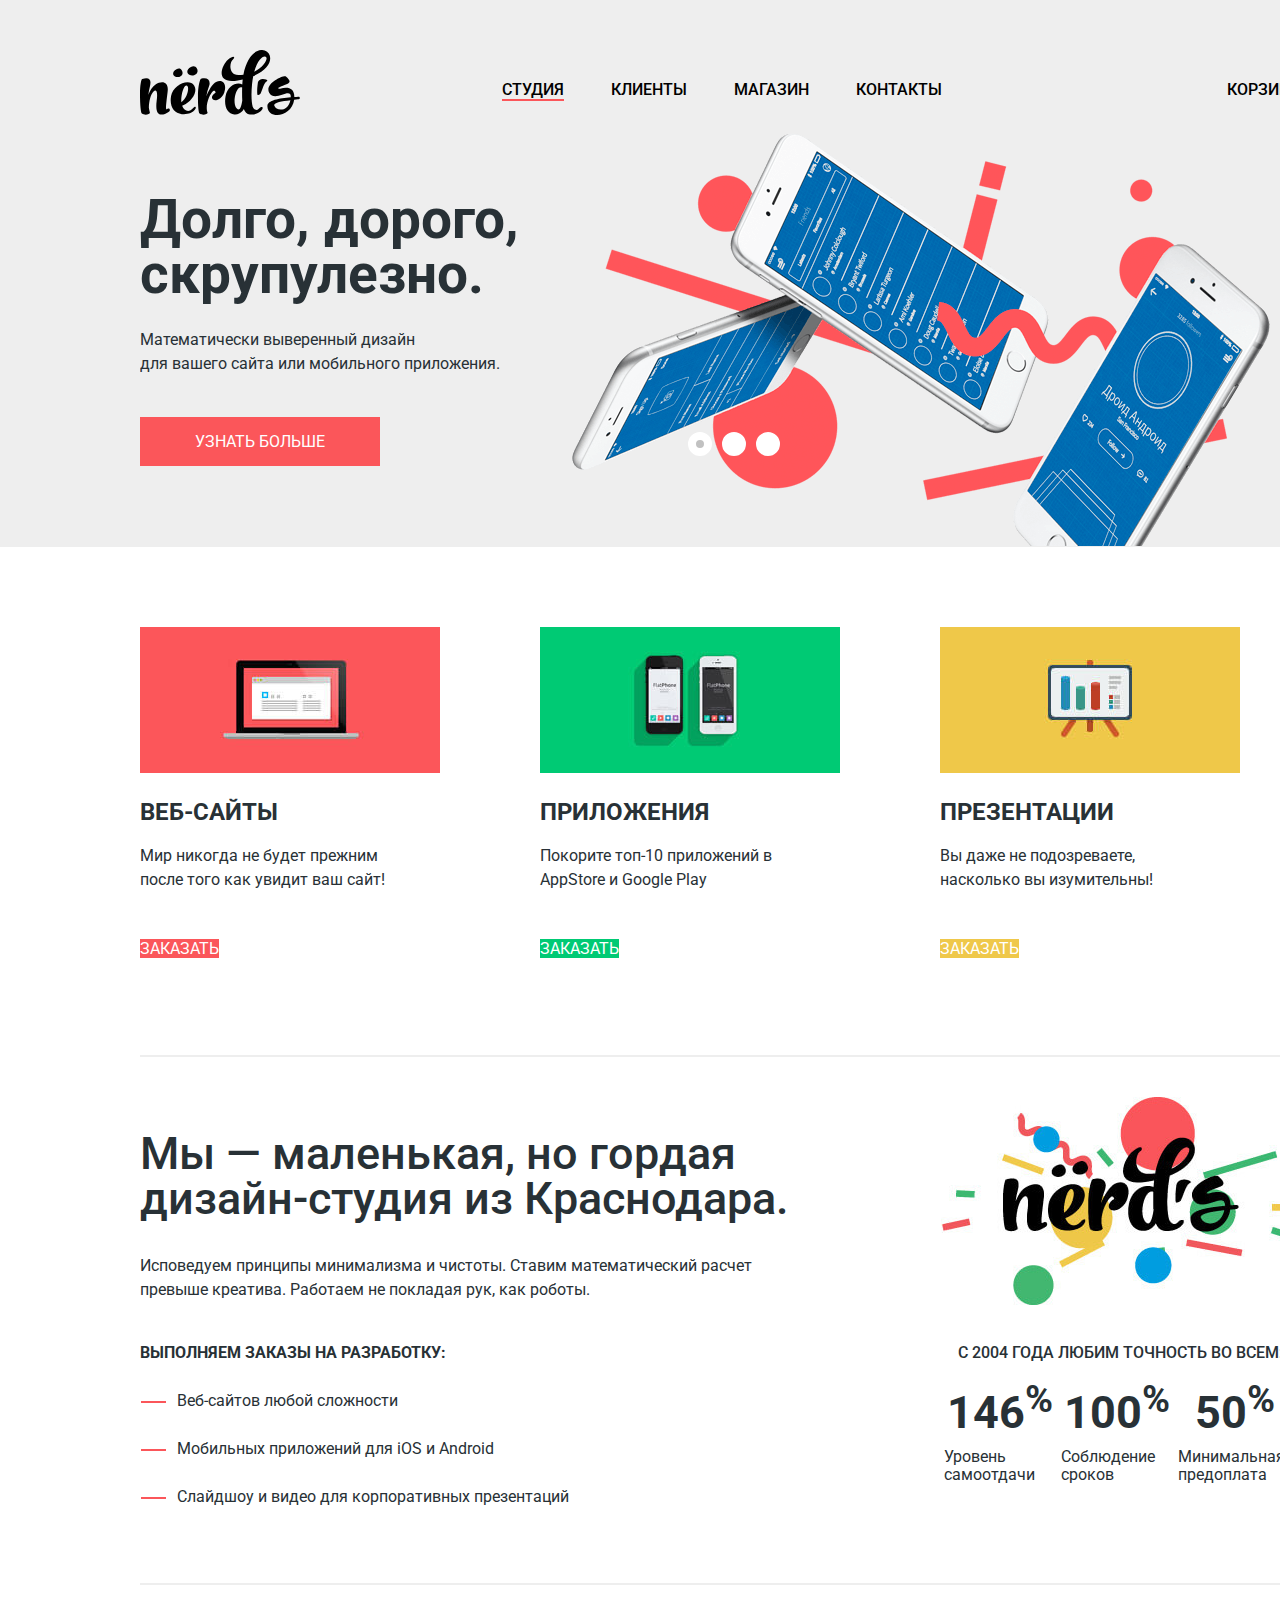
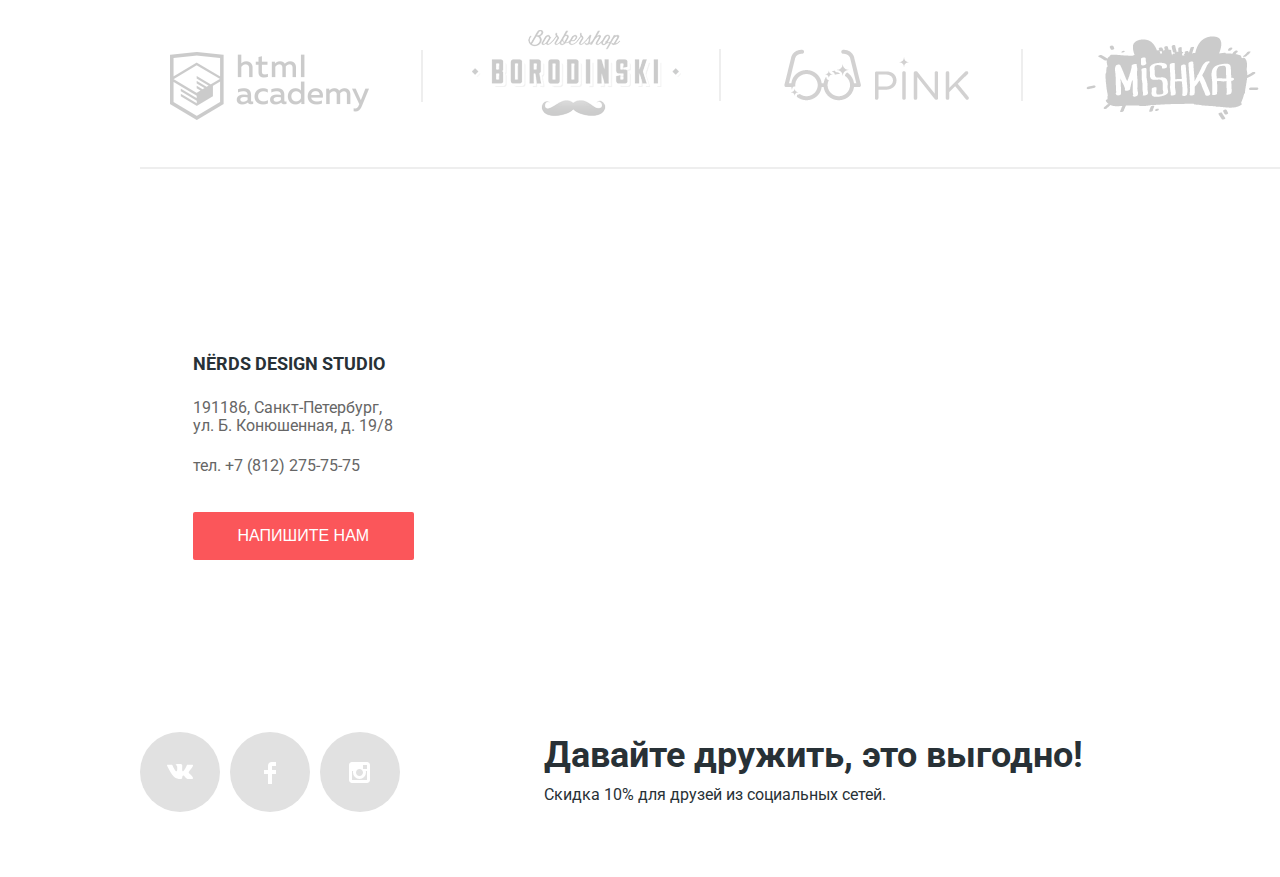
==== commit 4a7669c0: "commit" ====
--- a/index.html
+++ b/index.html
@@ -199,6 +199,56 @@
         <p>Скидка 10% для друзей из социальных сетей.</p>
       </section>
   </footer>
+  <section class="modal">
+    <h4 class="form-head">Напишите нам</h4>
+    <form  class="modal-form" action="https://echo.htmlacademy.ru" method="post">
+      <label class="name">
+        Ваше имя:<br />
+        <input class="user-name" type="text" name="name" placeholder="Имя Фамилия">
+      </label>
+      <label class="mail">
+        Ваш e-mail:<br />
+        <input type="email" class="user-mail" name="mail" placeholder="email@example.com">
+      </label>
+      <label class="text">
+        Текст письма:<br />
+        <textarea name="name" rows="8" cols="80"></textarea>
+      </label>
+    <button class="button modal-submit" type="submit">Отправить</button>
+    </form>
+    <button class="modal-close">Закрыть</button>
+  </section>
+  <script>
+    var link = document.querySelector(".btn-red-write");
+    var modal = document.querySelector(".modal");
+    var close = document.querySelector(".modal-close");
+    var form = modal.querySelector(".modal-form");
+    var data = modal.querySelector("input");
+
+    link.addEventListener("click", function (evt) {
+      evt.preventDefault();
+      modal.classList.add("modal-show");
+    });
+    close.addEventListener("click", function (evt) {
+      evt.preventDefault();
+      modal.classList.remove("modal-show");
+    });
+    form.addEventListener("submit", function (evt) {
+      if (!data.value) {
+      evt.preventDefault();
+      console.log("Нужно ввести свои данные");
+    }
+    });
+    window.addEventListener("keydown", function (evt) {
+      if (evt.keyCode === 27) {
+        evt.preventDefault();
+        if (modal.classList.contains("modal-show")) {
+          modal.classList.remove("modal-show");
+        }
+      }
+    });
+
+  </script>
 </body>
 
 </html>
--- a/css/style.css
+++ b/css/style.css
@@ -7,6 +7,7 @@
   color: #283136;
   background-color: #ffffff;
   min-width: 1440px;
+  position: relative;
 }
 
 .visually-hidden:not(:focus):not(:active),
@@ -505,9 +506,17 @@
   margin-top:15px;
   cursor:pointer;
 }
+.btn-red-write:hover {
+  background-color: #e74246;
+}
+.btn-red-write:active {
+  background-color: #d7373b;
+  color: #e26f72;
+}
 .page-footer {
   padding-top:65px;
   display:flex;
+  padding-bottom:65px;
 }
 .footer-social {
   margin-right:auto;
@@ -554,3 +563,124 @@
 .round-link:active svg {
   opacity:0.3;
 }
+.modal {
+  position: absolute;
+  padding-top:73px;
+  padding-bottom:83px;
+  padding-left:100px;
+  padding-right:100px;
+  width:760px;
+  background-color: #fff;
+  left:50%;
+  margin-left:-480px;
+  bottom: 180px;
+  box-shadow: 0 30px 50px rgba(0,0,0,0.7);
+  display:none;
+}
+.modal-show {
+  display:block;
+  animation-name: show;
+  animation-duration: 0.8s;
+}
+@keyframes show {
+  0% { transform: translateY(2000px); }
+  70% { transform: translateY(-30px); }
+  90% { transform: translateY(10px); }
+  100% { transform: translateY(0); }
+}
+.form-head {
+  margin:0;
+  padding:0;
+  font-size:45px;
+  line-height: 45px;
+  padding-bottom:45px;
+}
+.modal-form label {
+  font-size:inherit;
+  line-height: 18px;
+  font-weight: bold;
+}
+.modal-form {
+  display:flex;
+  flex-wrap: wrap;
+  justify-content: space-between;
+}
+.modal-form input {
+  width:340px;
+  min-height: 46px;
+  font:inherit;
+  color:#a1a1a1;
+  padding:0 10px;
+  margin-top:10px;
+  margin-bottom:35px;
+  border:2px solid #d7dcde;
+}
+.modal-form input:hover,
+.modal-form textarea:hover
+ {
+  border-color: #b4b9bb;
+}
+.modal-form input:not(:placeholder-shown):invalid {
+  border-color: #e74246;
+  color: #e74246;
+}
+.modal-form input:focus,
+.modal-form textarea:focus {
+  border-color:#000000;
+  color:#444444;
+}
+.modal-form textarea {
+  width: 757px;
+  margin-top:10px;
+  border:2px solid #d7dcde;
+}
+.modal-submit {
+  padding:15px 45px;
+  background-color: #fb565a;
+  border:none;
+  border-radius:2px;
+  margin-top:47px;
+  cursor:pointer;
+}
+.modal-submit:hover {
+  background-color: #e74246;
+}
+.modal-submit:active {
+  background-color: #d7373b;
+  color: #e26f72;
+}
+.modal-close {
+  position: absolute;
+  width:22px;
+  height:22px;
+  font-size:0;
+  border:0;
+  cursor:pointer;
+  top:90px;
+  right:90px;
+  background: transparent;
+}
+.modal-close::before,
+.modal-close::after {
+  content: "";
+  width:22px;
+  height:4px;
+  background-color:#fecccd;
+  position:absolute;
+  top:10px;
+  left:0;
+}
+.modal-close:hover::before,
+.modal-close:hover::after {
+  background-color: #fb565a;
+}
+.modal-close:active::before,
+.modal-close:active::after {
+  background-color: #ffeeee;
+}
+.modal-close::before {
+  transform: rotate(45deg);
+}
+.modal-close::after {
+  transform:rotate(-45deg);
+}
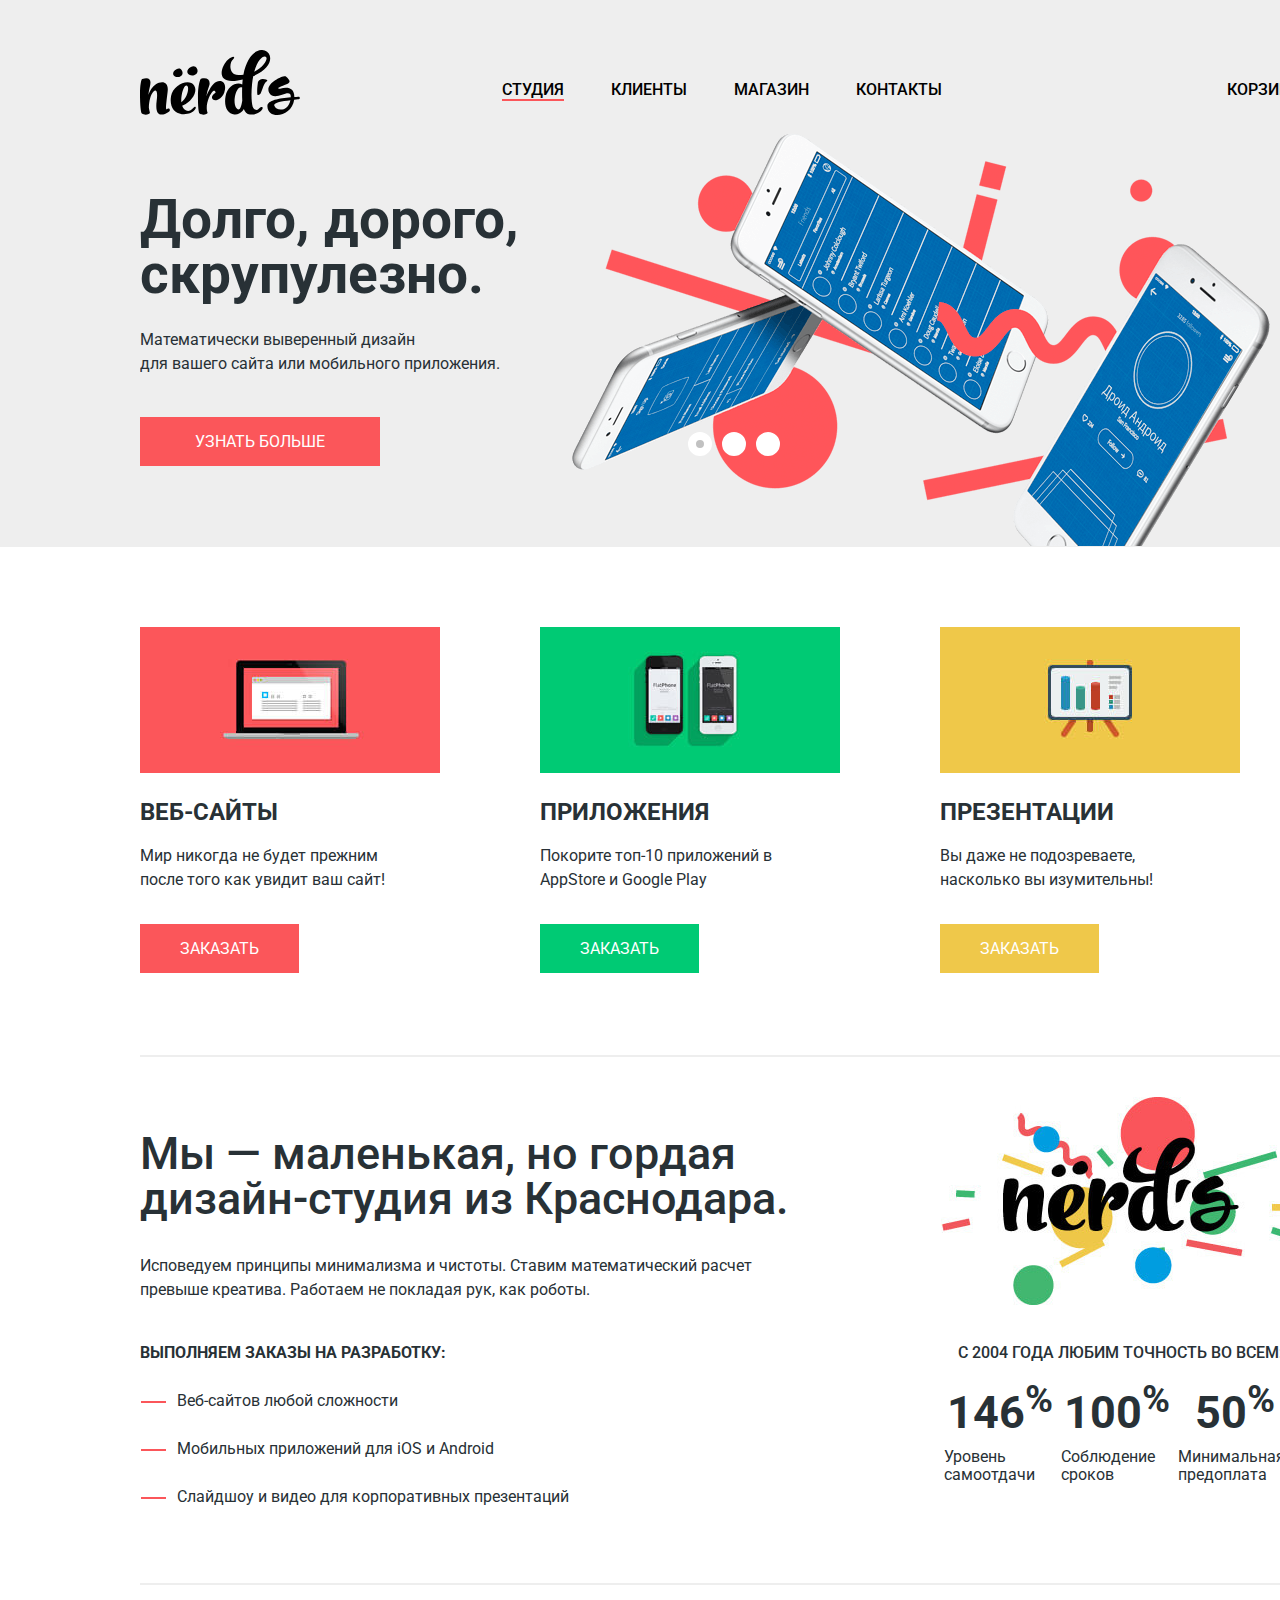
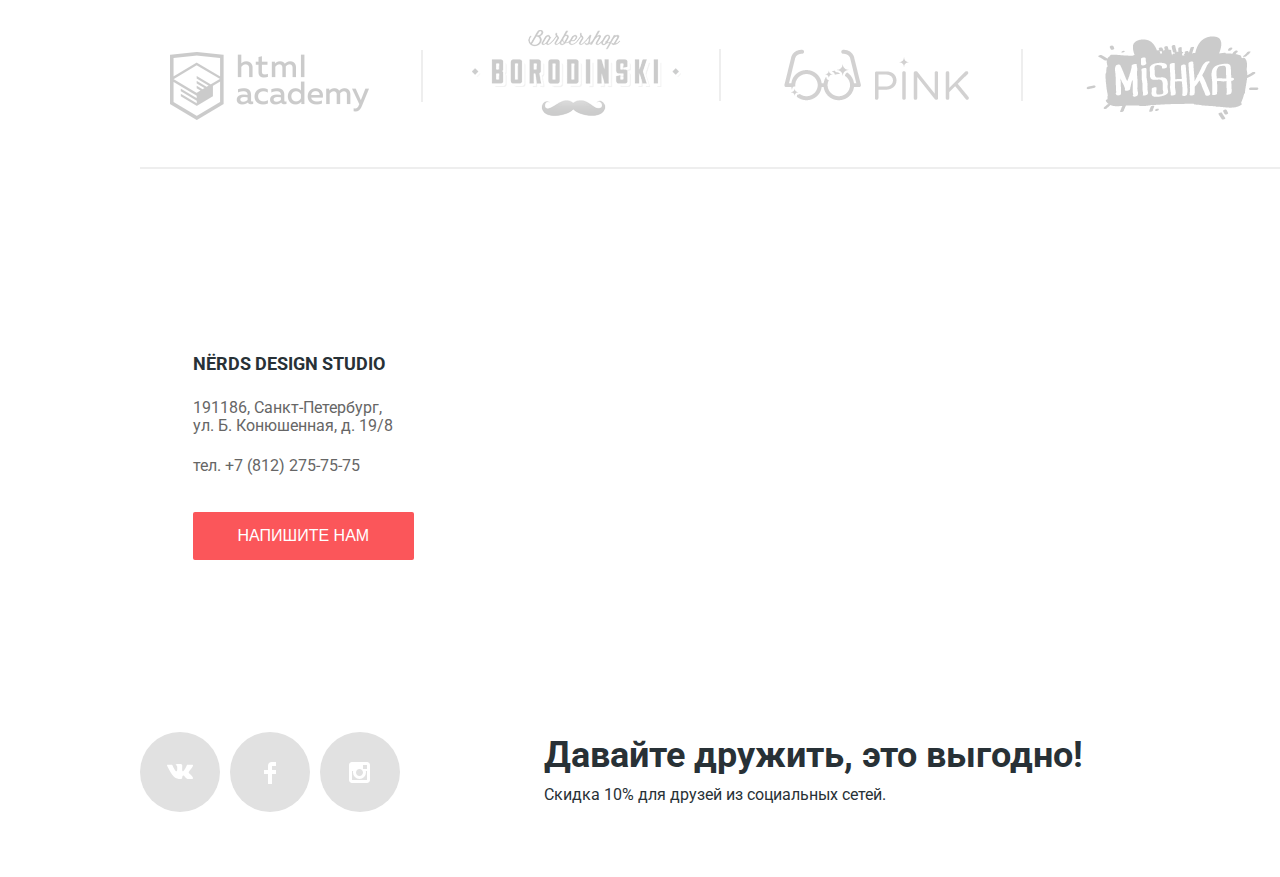
==== commit 62e50d12: "commit" ====
--- a/index.html
+++ b/index.html
@@ -94,19 +94,19 @@
           <img src="img/illustration-1.jpg" alt="Пример веб сайта на ноутбуке">
           <h3>Веб-сайты</h3>
           <p>Мир никогда не будет прежним<br /> после того как увидит ваш сайт!</p>
-          <a href="" class="button btn-red">Заказать</a>
+          <a href="" class="btn btn-red">Заказать</a>
         </li>
         <li class="feature-item">
           <img src="img/illustration-2.jpg" alt="Пример приложения на экране смартфона">
           <h3>Приложения</h3>
           <p>Покорите топ-10 приложений в AppStore и Google Play </p>
-          <a href="" class="button btn-green">Заказать</a>
+          <a href="" class="btn btn-green">Заказать</a>
         </li>
         <li class="feature-item">
           <img src="img/illustration-3.jpg" alt="Пример презентации">
           <h3>Презентации</h3>
           <p>Вы даже не подозреваете,<br /> насколько вы изумительны!</p>
-          <a href="" class="button btn-yellow">Заказать</a>
+          <a href="" class="btn btn-yellow">Заказать</a>
         </li>
       </ul>
     </section>
--- a/css/style.css
+++ b/css/style.css
@@ -269,7 +269,14 @@
   padding-top: 4px;
   margin-bottom: 45px;
 }
-
+.btn {
+  font-size: 16px;
+  line-height: 18px;
+  text-transform: uppercase;
+  color: #fff;
+  font-weight: 400;
+  padding:15px 40px;
+}
 .btn-red {
   background-color: #fb565a;
 }
